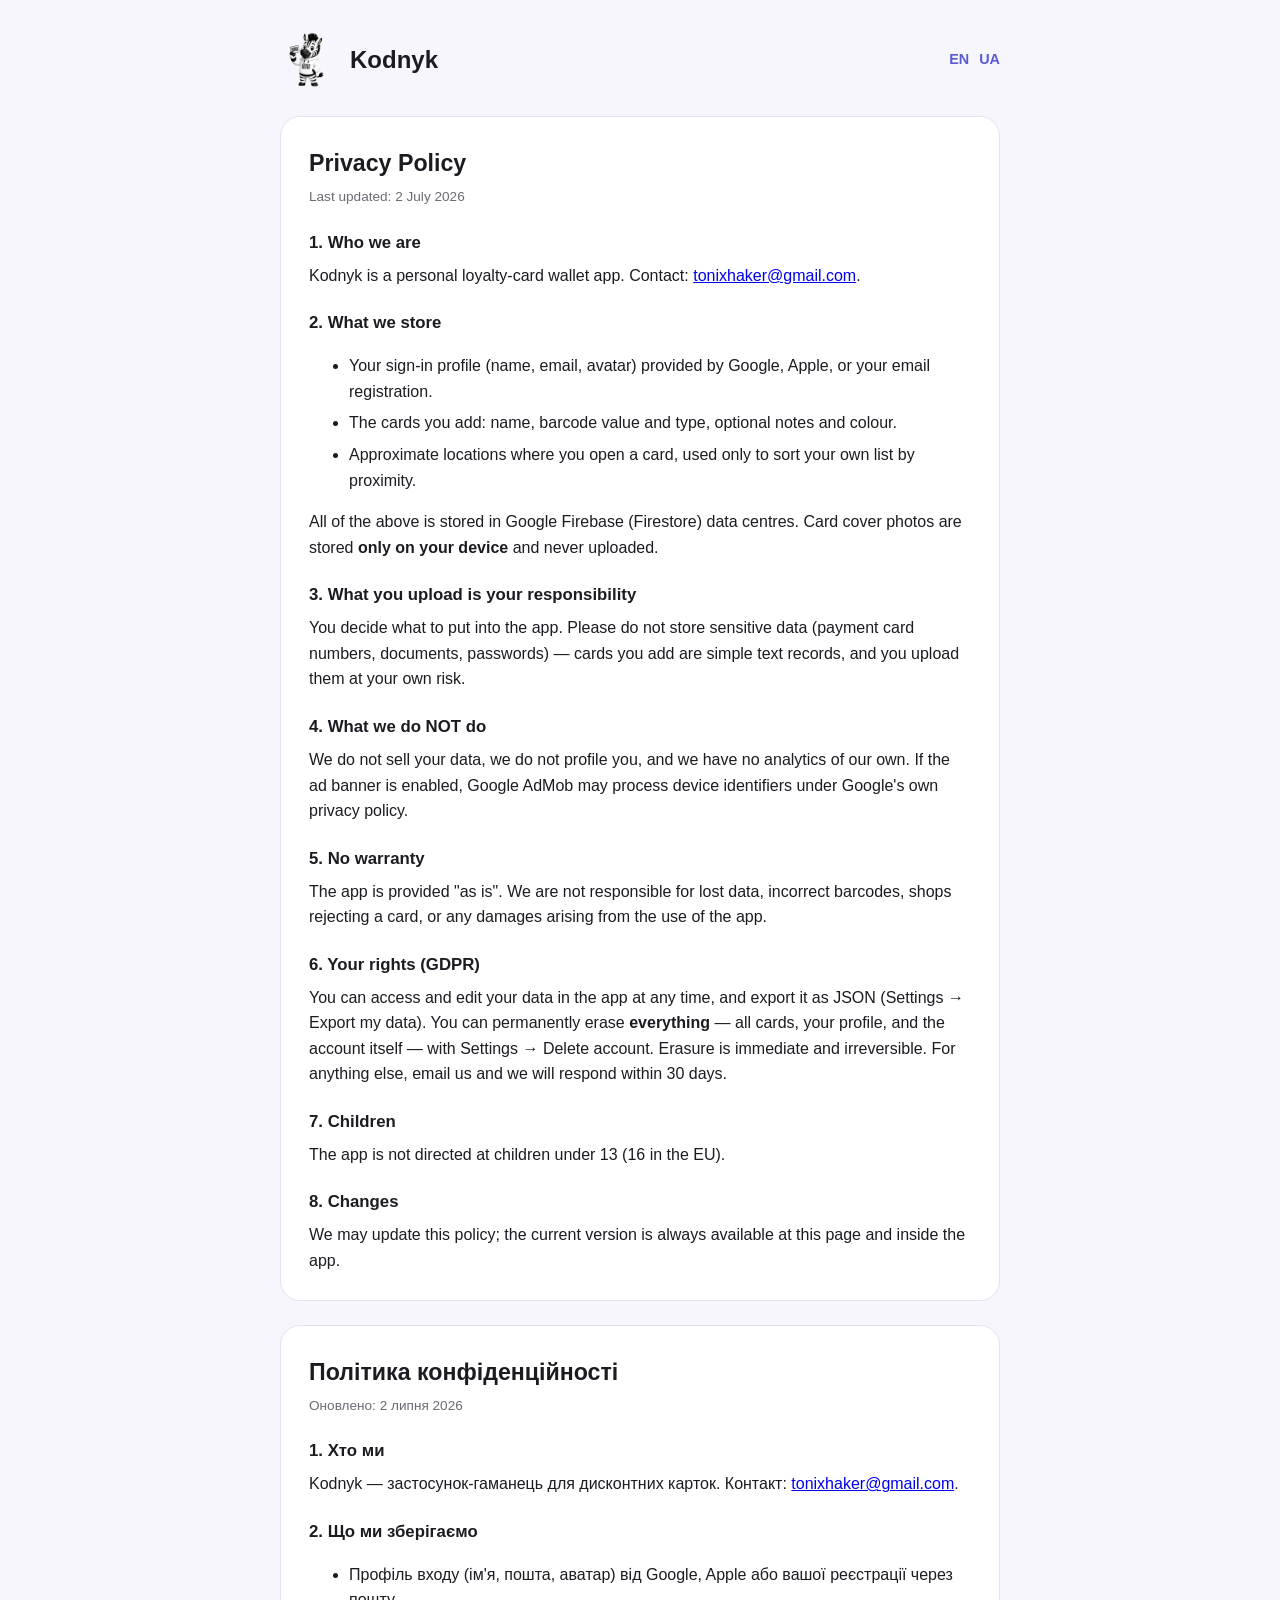
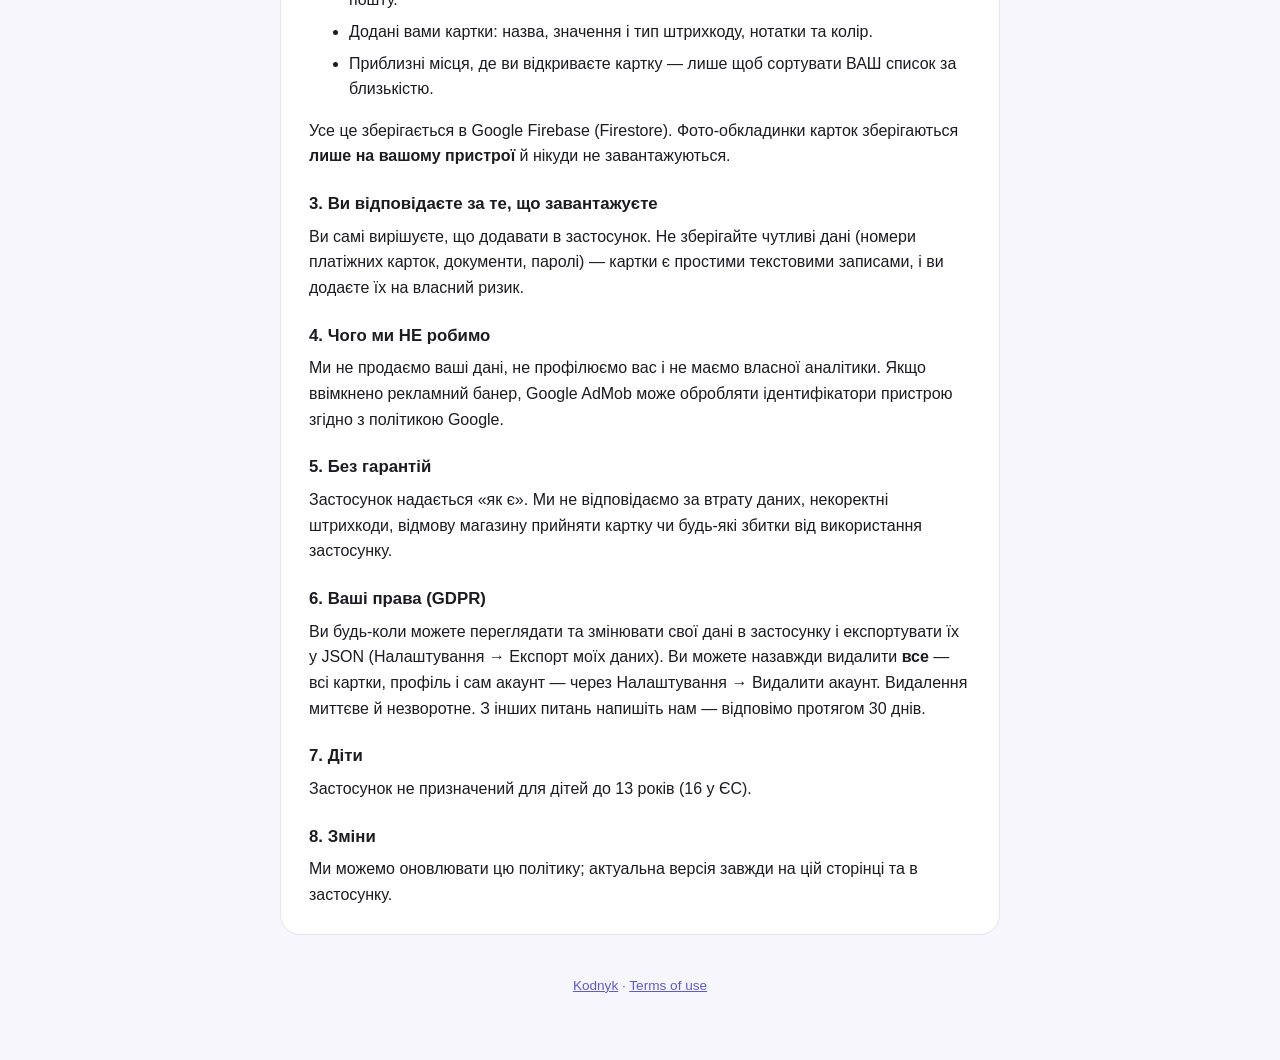
==== privacy.html @ 32171f23 "Kodnyk legal pages (privacy + terms, EN/UA)" ====
<!doctype html>
<html lang="en">
<head>
  <meta charset="utf-8">
  <meta name="viewport" content="width=device-width, initial-scale=1">
  <title>Kodnyk — Privacy Policy</title>
  <link rel="icon" href="mascot.png">
  <link rel="stylesheet" href="style.css">
</head>
<body>
  <div class="wrap">
    <header class="site">
      <img src="mascot.png" alt="Kodnyk mascot">
      <div class="name"><a href="./">Kodnyk</a></div>
      <nav class="lang"><a href="#en">EN</a><a href="#uk">UA</a></nav>
    </header>

    <div class="card" id="en">
      <h1>Privacy Policy</h1>
      <div class="updated">Last updated: 2 July 2026</div>

      <h2>1. Who we are</h2>
      <p>Kodnyk is a personal loyalty-card wallet app.
         Contact: <a href="mailto:tonixhaker@gmail.com">tonixhaker@gmail.com</a>.</p>

      <h2>2. What we store</h2>
      <ul>
        <li>Your sign-in profile (name, email, avatar) provided by Google, Apple, or your email registration.</li>
        <li>The cards you add: name, barcode value and type, optional notes and colour.</li>
        <li>Approximate locations where you open a card, used only to sort your own list by proximity.</li>
      </ul>
      <p>All of the above is stored in Google Firebase (Firestore) data centres.
         Card cover photos are stored <strong>only on your device</strong> and never uploaded.</p>

      <h2>3. What you upload is your responsibility</h2>
      <p>You decide what to put into the app. Please do not store sensitive data
         (payment card numbers, documents, passwords) — cards you add are simple
         text records, and you upload them at your own risk.</p>

      <h2>4. What we do NOT do</h2>
      <p>We do not sell your data, we do not profile you, and we have no analytics
         of our own. If the ad banner is enabled, Google AdMob may process device
         identifiers under Google's own privacy policy.</p>

      <h2>5. No warranty</h2>
      <p>The app is provided "as is". We are not responsible for lost data,
         incorrect barcodes, shops rejecting a card, or any damages arising from
         the use of the app.</p>

      <h2>6. Your rights (GDPR)</h2>
      <p>You can access and edit your data in the app at any time, and export it
         as JSON (Settings → Export my data). You can permanently erase
         <strong>everything</strong> — all cards, your profile, and the account
         itself — with Settings → Delete account. Erasure is immediate and
         irreversible. For anything else, email us and we will respond within
         30 days.</p>

      <h2>7. Children</h2>
      <p>The app is not directed at children under 13 (16 in the EU).</p>

      <h2>8. Changes</h2>
      <p>We may update this policy; the current version is always available at
         this page and inside the app.</p>
    </div>

    <div class="card" id="uk" lang="uk">
      <h1>Політика конфіденційності</h1>
      <div class="updated">Оновлено: 2 липня 2026</div>

      <h2>1. Хто ми</h2>
      <p>Kodnyk — застосунок-гаманець для дисконтних карток.
         Контакт: <a href="mailto:tonixhaker@gmail.com">tonixhaker@gmail.com</a>.</p>

      <h2>2. Що ми зберігаємо</h2>
      <ul>
        <li>Профіль входу (ім'я, пошта, аватар) від Google, Apple або вашої реєстрації через пошту.</li>
        <li>Додані вами картки: назва, значення і тип штрихкоду, нотатки та колір.</li>
        <li>Приблизні місця, де ви відкриваєте картку — лише щоб сортувати ВАШ список за близькістю.</li>
      </ul>
      <p>Усе це зберігається в Google Firebase (Firestore). Фото-обкладинки
         карток зберігаються <strong>лише на вашому пристрої</strong> й нікуди
         не завантажуються.</p>

      <h2>3. Ви відповідаєте за те, що завантажуєте</h2>
      <p>Ви самі вирішуєте, що додавати в застосунок. Не зберігайте чутливі дані
         (номери платіжних карток, документи, паролі) — картки є простими
         текстовими записами, і ви додаєте їх на власний ризик.</p>

      <h2>4. Чого ми НЕ робимо</h2>
      <p>Ми не продаємо ваші дані, не профілюємо вас і не маємо власної
         аналітики. Якщо ввімкнено рекламний банер, Google AdMob може обробляти
         ідентифікатори пристрою згідно з політикою Google.</p>

      <h2>5. Без гарантій</h2>
      <p>Застосунок надається «як є». Ми не відповідаємо за втрату даних,
         некоректні штрихкоди, відмову магазину прийняти картку чи будь-які
         збитки від використання застосунку.</p>

      <h2>6. Ваші права (GDPR)</h2>
      <p>Ви будь-коли можете переглядати та змінювати свої дані в застосунку і
         експортувати їх у JSON (Налаштування → Експорт моїх даних). Ви можете
         назавжди видалити <strong>все</strong> — всі картки, профіль і сам
         акаунт — через Налаштування → Видалити акаунт. Видалення миттєве й
         незворотне. З інших питань напишіть нам — відповімо протягом 30 днів.</p>

      <h2>7. Діти</h2>
      <p>Застосунок не призначений для дітей до 13 років (16 у ЄС).</p>

      <h2>8. Зміни</h2>
      <p>Ми можемо оновлювати цю політику; актуальна версія завжди на цій
         сторінці та в застосунку.</p>
    </div>

    <footer><a href="./">Kodnyk</a> · <a href="terms.html">Terms of use</a></footer>
  </div>
</body>
</html>
---- style.css ----
:root {
  --accent: #5b5bd6;
  --bg: #f7f6fc;
  --card: #ffffff;
  --text: #1c1b22;
  --muted: #6b6a75;
  --border: #e5e3f0;
}
@media (prefers-color-scheme: dark) {
  :root {
    --bg: #101014;
    --card: #1b1b22;
    --text: #ececf2;
    --muted: #9c9ba8;
    --border: #2c2b36;
  }
}
* { box-sizing: border-box; }
body {
  margin: 0;
  font-family: -apple-system, BlinkMacSystemFont, "Segoe UI", Roboto, sans-serif;
  background: var(--bg);
  color: var(--text);
  line-height: 1.6;
}
.wrap { max-width: 760px; margin: 0 auto; padding: 32px 20px 64px; }
header.site {
  display: flex; align-items: center; gap: 14px; margin-bottom: 28px;
}
header.site img { width: 56px; height: 56px; }
header.site .name { font-size: 1.5rem; font-weight: 800; }
header.site .name a { color: var(--text); text-decoration: none; }
.lang { margin-left: auto; font-size: .9rem; }
.lang a { color: var(--accent); text-decoration: none; font-weight: 600; margin-left: 10px; }
.card {
  background: var(--card);
  border: 1px solid var(--border);
  border-radius: 20px;
  padding: 28px 28px 20px;
  margin-bottom: 24px;
}
h1 { font-size: 1.45rem; margin: 0 0 4px; }
h2 { font-size: 1.05rem; margin: 22px 0 6px; }
p, li { color: var(--text); margin: 6px 0; }
.updated { color: var(--muted); font-size: .85rem; margin-bottom: 14px; }
a.btn {
  display: inline-block; background: var(--accent); color: #fff;
  padding: 12px 22px; border-radius: 14px; text-decoration: none;
  font-weight: 700; margin: 6px 10px 6px 0;
}
a.btn.secondary { background: transparent; color: var(--accent); border: 2px solid var(--accent); }
footer { color: var(--muted); font-size: .85rem; text-align: center; margin-top: 40px; }
footer a { color: var(--accent); }
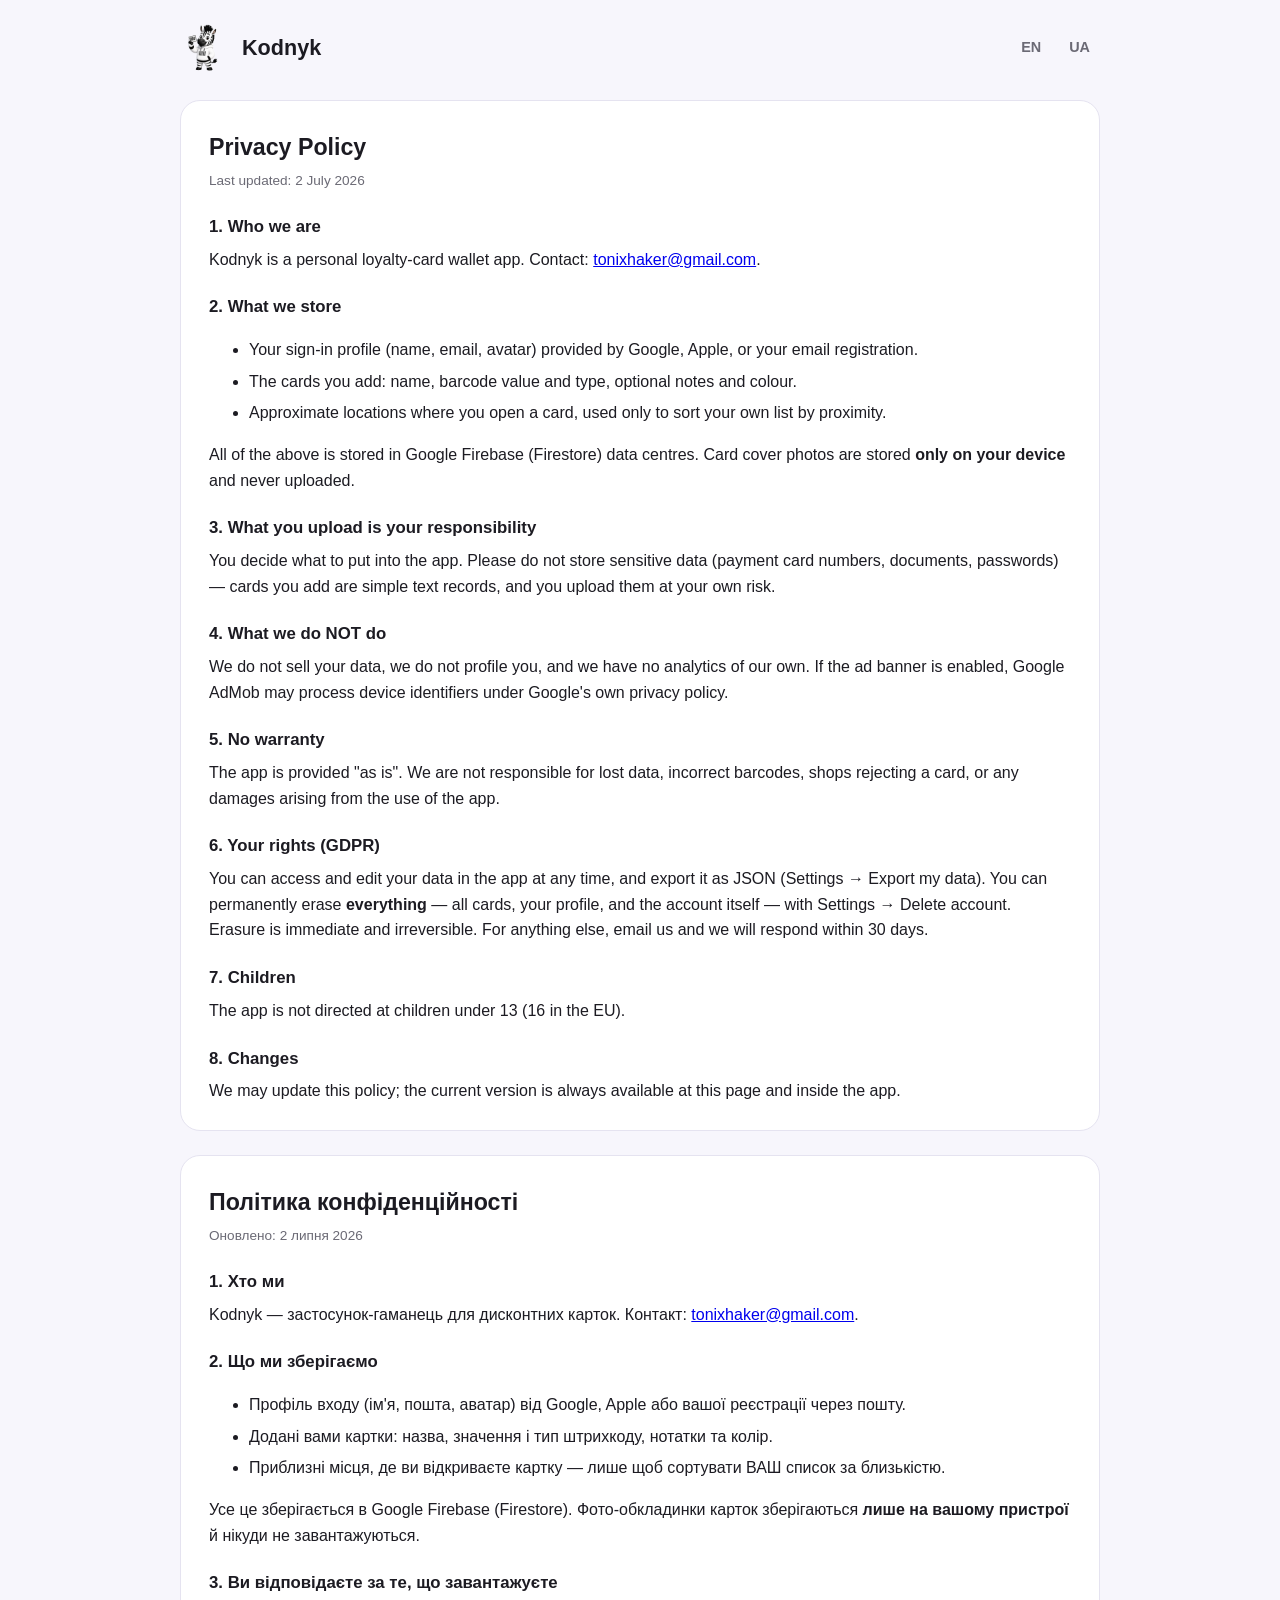
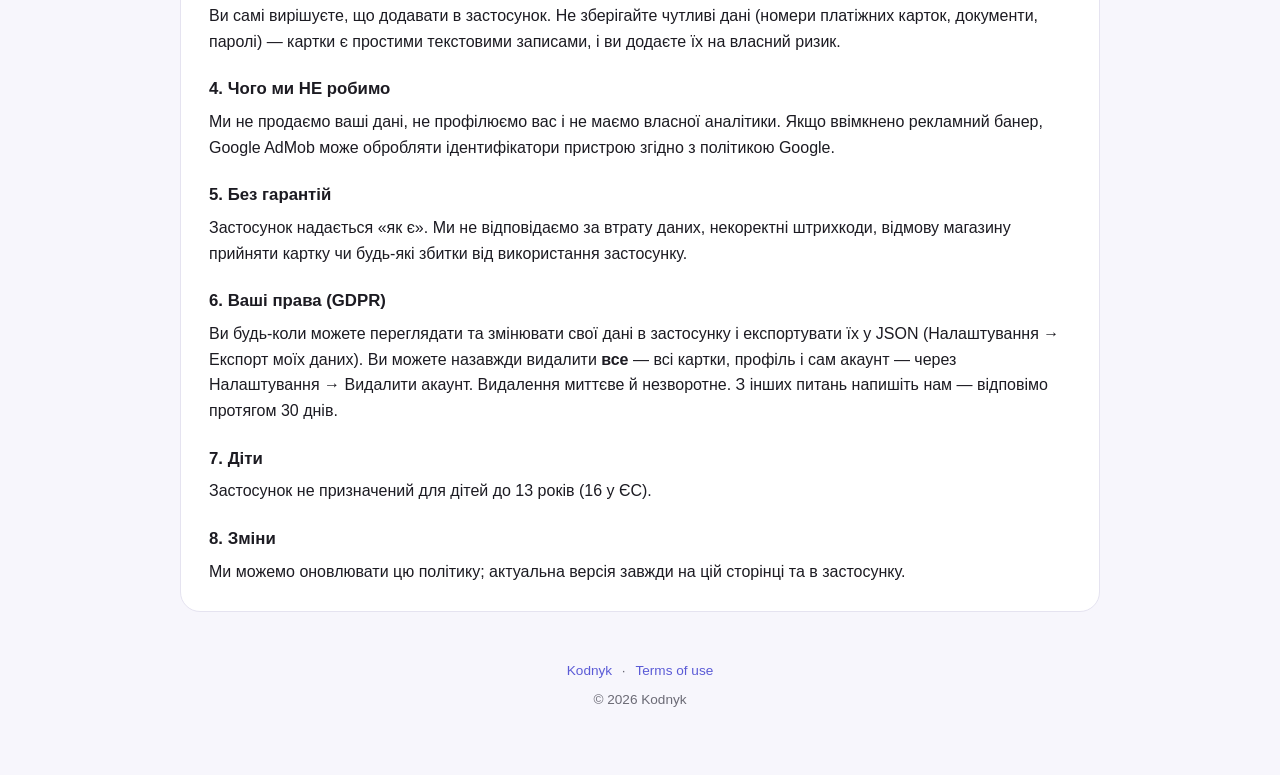
==== commit 4fbbc86d: "Landing page: animated hero, store badges, EN/UA i18n, app screenshots - index.html is now a proper " ====
--- a/privacy.html
+++ b/privacy.html
@@ -12,7 +12,7 @@
     <header class="site">
       <img src="mascot.png" alt="Kodnyk mascot">
       <div class="name"><a href="./">Kodnyk</a></div>
-      <nav class="lang"><a href="#en">EN</a><a href="#uk">UA</a></nav>
+      <nav class="lang"><a href="?lang=en">EN</a><a href="?lang=uk">UA</a></nav>
     </header>
 
     <div class="card" id="en">
@@ -111,7 +111,13 @@
          сторінці та в застосунку.</p>
     </div>
 
-    <footer><a href="./">Kodnyk</a> · <a href="terms.html">Terms of use</a></footer>
+    <footer><a href="./">Kodnyk</a> · <a href="terms.html">Terms of use</a><div class="copy">© <span id="year"></span> Kodnyk</div></footer>
   </div>
+<script>
+const lang = new URLSearchParams(location.search).get("lang");
+if (lang === "uk") document.getElementById("en").style.display = "none";
+if (lang === "en") document.getElementById("uk").style.display = "none";
+document.getElementById("year").textContent = new Date().getFullYear();
+</script>
 </body>
 </html>
--- a/style.css
+++ b/style.css
@@ -1,5 +1,6 @@
 :root {
   --accent: #5b5bd6;
+  --accent-soft: #8b8be6;
   --bg: #f7f6fc;
   --card: #ffffff;
   --text: #1c1b22;
@@ -23,15 +24,19 @@
   color: var(--text);
   line-height: 1.6;
 }
-.wrap { max-width: 760px; margin: 0 auto; padding: 32px 20px 64px; }
+.wrap { max-width: 960px; margin: 0 auto; padding: 24px 20px 64px; }
 header.site {
   display: flex; align-items: center; gap: 14px; margin-bottom: 28px;
 }
-header.site img { width: 56px; height: 56px; }
-header.site .name { font-size: 1.5rem; font-weight: 800; }
+header.site img { width: 48px; height: 48px; }
+header.site .name { font-size: 1.35rem; font-weight: 800; }
 header.site .name a { color: var(--text); text-decoration: none; }
 .lang { margin-left: auto; font-size: .9rem; }
-.lang a { color: var(--accent); text-decoration: none; font-weight: 600; margin-left: 10px; }
+.lang a {
+  color: var(--muted); text-decoration: none; font-weight: 700; margin-left: 8px;
+  padding: 4px 10px; border-radius: 10px;
+}
+.lang a.active { color: #fff; background: var(--accent); }
 .card {
   background: var(--card);
   border: 1px solid var(--border);
@@ -49,5 +54,102 @@
   font-weight: 700; margin: 6px 10px 6px 0;
 }
 a.btn.secondary { background: transparent; color: var(--accent); border: 2px solid var(--accent); }
-footer { color: var(--muted); font-size: .85rem; text-align: center; margin-top: 40px; }
-footer a { color: var(--accent); }
+footer { color: var(--muted); font-size: .85rem; text-align: center; margin-top: 48px; }
+footer a { color: var(--accent); text-decoration: none; margin: 0 6px; }
+footer .copy { margin-top: 8px; }
+
+/* ---------- landing ---------- */
+.hero {
+  position: relative;
+  display: grid;
+  grid-template-columns: 1.1fr .9fr;
+  gap: 28px;
+  align-items: center;
+  padding: 36px 0 22px;
+  overflow: visible;
+}
+.hero h1 {
+  font-size: clamp(2rem, 5vw, 3.1rem);
+  line-height: 1.12;
+  margin: 0 0 14px;
+}
+.hero h1 .grad {
+  background: linear-gradient(90deg, var(--accent), var(--accent-soft), var(--accent));
+  background-size: 200% auto;
+  -webkit-background-clip: text;
+  background-clip: text;
+  color: transparent;
+  animation: shine 5s linear infinite;
+}
+@keyframes shine { to { background-position: 200% center; } }
+.hero p.sub { color: var(--muted); font-size: 1.06rem; max-width: 44ch; }
+.hero-art { position: relative; text-align: center; }
+.hero-art .blob {
+  position: absolute; inset: 8% 6%;
+  background: radial-gradient(closest-side, color-mix(in srgb, var(--accent) 28%, transparent), transparent 72%);
+  border-radius: 50%;
+  animation: pulse 6s ease-in-out infinite;
+  z-index: 0;
+}
+@keyframes pulse { 50% { transform: scale(1.12); opacity: .75; } }
+.hero-art img.mascot {
+  position: relative; z-index: 1;
+  width: min(300px, 78%);
+  animation: floaty 4.5s ease-in-out infinite;
+  filter: drop-shadow(0 18px 28px rgba(0,0,0,.18));
+}
+@keyframes floaty {
+  0%, 100% { transform: translateY(0) rotate(-1.2deg); }
+  50% { transform: translateY(-16px) rotate(1.2deg); }
+}
+.stores { display: flex; flex-wrap: wrap; gap: 12px; margin-top: 20px; align-items: center; }
+.store-badge {
+  display: inline-flex; align-items: center; gap: 10px;
+  background: #000; color: #fff; text-decoration: none;
+  border: 1px solid #3a3a3a; border-radius: 14px;
+  padding: 10px 18px 10px 14px; min-width: 172px;
+  transition: transform .15s ease;
+}
+.store-badge:hover { transform: translateY(-2px); }
+.store-badge svg { width: 26px; height: 26px; fill: #fff; flex: none; }
+.store-badge small { display: block; font-size: .62rem; opacity: .8; line-height: 1.1; }
+.store-badge b { display: block; font-size: 1.02rem; line-height: 1.2; }
+.soon { font-size: .8rem; color: var(--muted); }
+
+.features {
+  display: grid;
+  grid-template-columns: repeat(auto-fit, minmax(200px, 1fr));
+  gap: 14px;
+  margin: 26px 0;
+}
+.feature {
+  background: var(--card);
+  border: 1px solid var(--border);
+  border-radius: 18px;
+  padding: 18px;
+  animation: rise .7s ease both;
+}
+.feature:nth-child(2) { animation-delay: .08s; }
+.feature:nth-child(3) { animation-delay: .16s; }
+.feature:nth-child(4) { animation-delay: .24s; }
+@keyframes rise { from { opacity: 0; transform: translateY(14px); } }
+.feature .ico { font-size: 1.6rem; }
+.feature h3 { margin: 8px 0 4px; font-size: 1rem; }
+.feature p { color: var(--muted); font-size: .92rem; margin: 0; }
+
+.shots {
+  display: flex; gap: 16px; overflow-x: auto; padding: 8px 2px 16px;
+  scroll-snap-type: x mandatory;
+}
+.shots img {
+  width: 218px; flex: none;
+  border-radius: 26px;
+  border: 1px solid var(--border);
+  box-shadow: 0 14px 30px rgba(0,0,0,.16);
+  scroll-snap-align: center;
+}
+@media (max-width: 720px) {
+  .hero { grid-template-columns: 1fr; text-align: center; }
+  .hero p.sub { margin-inline: auto; }
+  .stores { justify-content: center; }
+}
